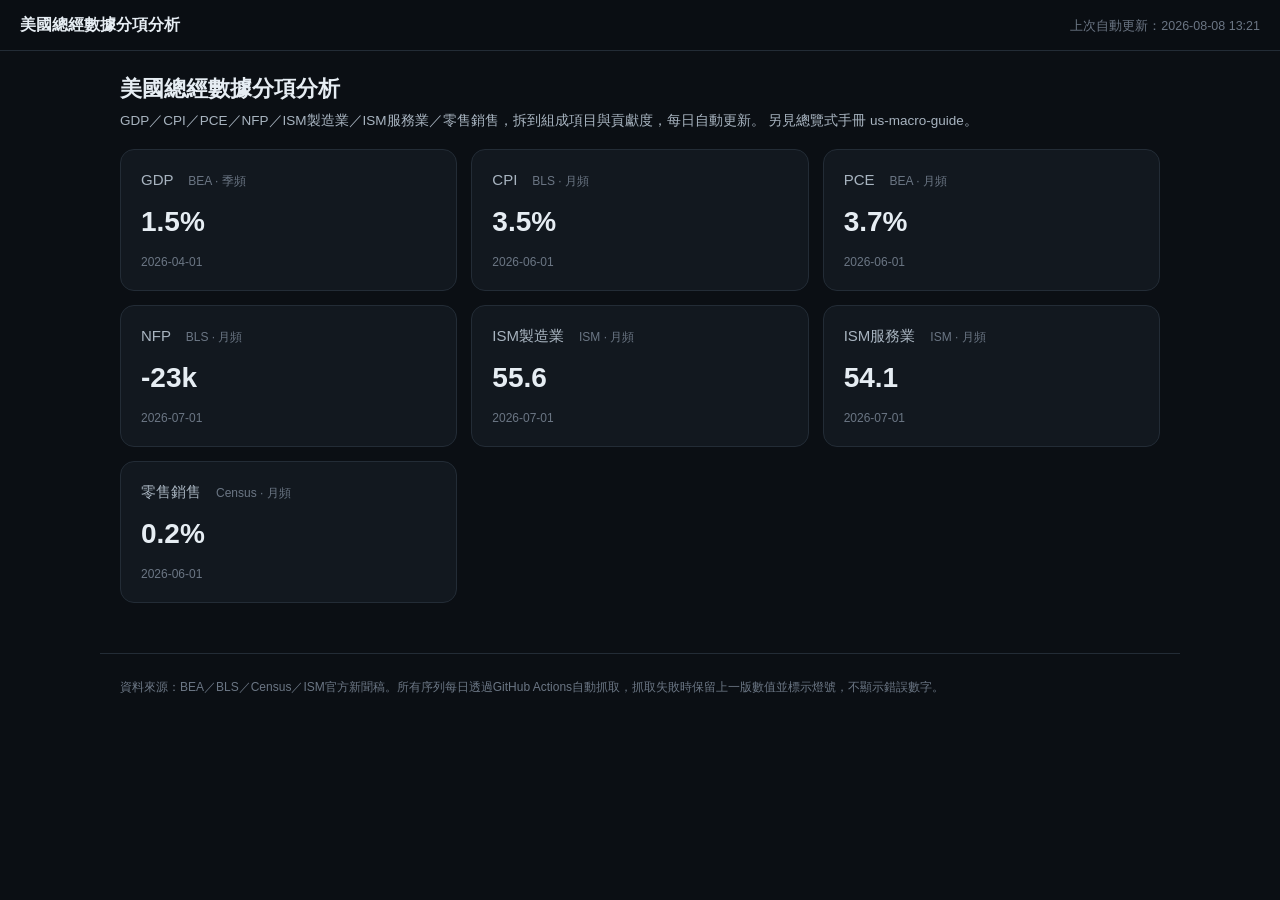
==== site/index.html @ f954ac7a "Step 5: 建立網頁（首頁+7指標分頁），瀏覽器實測通過 分頁式架構：每個指標頁面是薄殼(設定PAGE_INDICATOR後載入app.js)，渲染邏輯 集中在app.js，之後加新指標只需新增H" ====
<!doctype html>
<html lang="zh-Hant">
<head>
<meta charset="utf-8" />
<meta name="viewport" content="width=device-width, initial-scale=1" />
<meta name="robots" content="noindex" />
<title>美國總經數據分項分析</title>
<link rel="stylesheet" href="style.css" />
</head>
<body>
<div id="app"><div class="loading">載入中…</div></div>
<script>window.PAGE_INDICATOR = "";</script>
<script src="app.js"></script>
</body>
</html>
---- site/style.css ----
:root {
  --bg: #0b0f14;
  --card: #12181f;
  --card2: #182028;
  --border: #232c36;
  --text: #e6edf3;
  --text2: #a8b4c0;
  --text3: #6b7684;
  --accent: #4fa3ff;
  --green: #35c98c;
  --yellow: #e2b93b;
  --gray: #6b7684;
  --up: #ef5b5b;
  --down: #35c98c;
}

* { box-sizing: border-box; }

body {
  margin: 0;
  background: var(--bg);
  color: var(--text);
  font-family: -apple-system, "PingFang TC", "Microsoft JhengHei", "Segoe UI", sans-serif;
  font-size: 15px;
  line-height: 1.6;
}

a { color: var(--accent); text-decoration: none; }
a:hover { text-decoration: underline; }

header.top {
  position: sticky;
  top: 0;
  z-index: 10;
  background: rgba(11, 15, 20, 0.92);
  backdrop-filter: blur(6px);
  border-bottom: 1px solid var(--border);
  padding: 12px 20px;
  display: flex;
  align-items: baseline;
  justify-content: space-between;
  flex-wrap: wrap;
  gap: 8px;
}

header.top .brand { font-weight: 700; font-size: 16px; }
header.top .brand a { color: var(--text); }
header.top .meta { font-size: 12.5px; color: var(--text3); }

nav.tabs {
  display: flex;
  gap: 6px;
  flex-wrap: wrap;
  padding: 10px 20px;
  border-bottom: 1px solid var(--border);
}

nav.tabs a {
  padding: 6px 12px;
  border-radius: 999px;
  border: 1px solid var(--border);
  color: var(--text2);
  font-size: 13.5px;
  white-space: nowrap;
}

nav.tabs a.active {
  background: var(--accent);
  border-color: var(--accent);
  color: #06111f;
  font-weight: 600;
}

main { max-width: 1080px; margin: 0 auto; padding: 20px; }

.page-head { margin-bottom: 18px; }
.page-head h1 { font-size: 22px; margin: 0 0 4px; }
.page-head .sub { color: var(--text2); font-size: 13.5px; }
.page-head .sub a { color: var(--text2); }

.headline-row {
  display: grid;
  grid-template-columns: repeat(auto-fit, minmax(220px, 1fr));
  gap: 12px;
  margin-bottom: 20px;
}

.headline-tile {
  background: var(--card2);
  border: 1px solid var(--border);
  border-radius: 12px;
  padding: 16px 18px;
}

.headline-tile .name { font-size: 13px; color: var(--text2); margin-bottom: 6px; }
.headline-tile .value { font-size: 30px; font-weight: 700; }
.headline-tile .note { font-size: 12.5px; color: var(--text3); margin-top: 6px; min-height: 1.4em; }
.headline-tile .asof { font-size: 11.5px; color: var(--text3); margin-top: 4px; }

.group-title {
  font-size: 13px;
  color: var(--text3);
  text-transform: uppercase;
  letter-spacing: 0.04em;
  margin: 22px 0 8px;
  padding-bottom: 6px;
  border-bottom: 1px solid var(--border);
}

.card-grid {
  display: grid;
  grid-template-columns: repeat(auto-fill, minmax(240px, 1fr));
  gap: 10px;
}

.card {
  background: var(--card);
  border: 1px solid var(--border);
  border-radius: 10px;
  padding: 12px 14px;
  position: relative;
}

.card .row1 {
  display: flex;
  align-items: center;
  justify-content: space-between;
  gap: 8px;
}

.card .name { font-size: 13.5px; color: var(--text2); }
.card .value { font-size: 19px; font-weight: 700; }
.card .badge {
  font-size: 10.5px;
  padding: 1px 6px;
  border-radius: 999px;
  border: 1px solid var(--border);
  color: var(--text3);
  white-space: nowrap;
}
.card .badge.in { color: var(--green); border-color: var(--green); }
.card .badge.out { color: var(--text3); }

.card .note { font-size: 12px; color: var(--text3); margin-top: 6px; min-height: 1.4em; }
.card .asof { font-size: 11px; color: var(--text3); margin-top: 4px; }
.card svg.spark { display: block; margin-top: 6px; }

.dot { display: inline-block; width: 7px; height: 7px; border-radius: 50%; margin-right: 5px; }
.dot.green { background: var(--green); }
.dot.yellow { background: var(--yellow); }
.dot.gray { background: var(--gray); }

.legend { font-size: 12px; color: var(--text3); margin: 6px 0 4px; }

.index-grid {
  display: grid;
  grid-template-columns: repeat(auto-fill, minmax(260px, 1fr));
  gap: 14px;
}

.index-card {
  background: var(--card);
  border: 1px solid var(--border);
  border-radius: 14px;
  padding: 18px 20px;
  display: block;
  color: var(--text);
}

.index-card:hover { border-color: var(--accent); text-decoration: none; }
.index-card .name { font-size: 15px; color: var(--text2); margin-bottom: 8px; }
.index-card .value { font-size: 28px; font-weight: 700; }
.index-card .asof { font-size: 12px; color: var(--text3); margin-top: 8px; }

footer.site {
  max-width: 1080px;
  margin: 0 auto;
  padding: 24px 20px 40px;
  color: var(--text3);
  font-size: 12px;
  border-top: 1px solid var(--border);
  margin-top: 30px;
}

.loading { color: var(--text3); padding: 40px; text-align: center; }
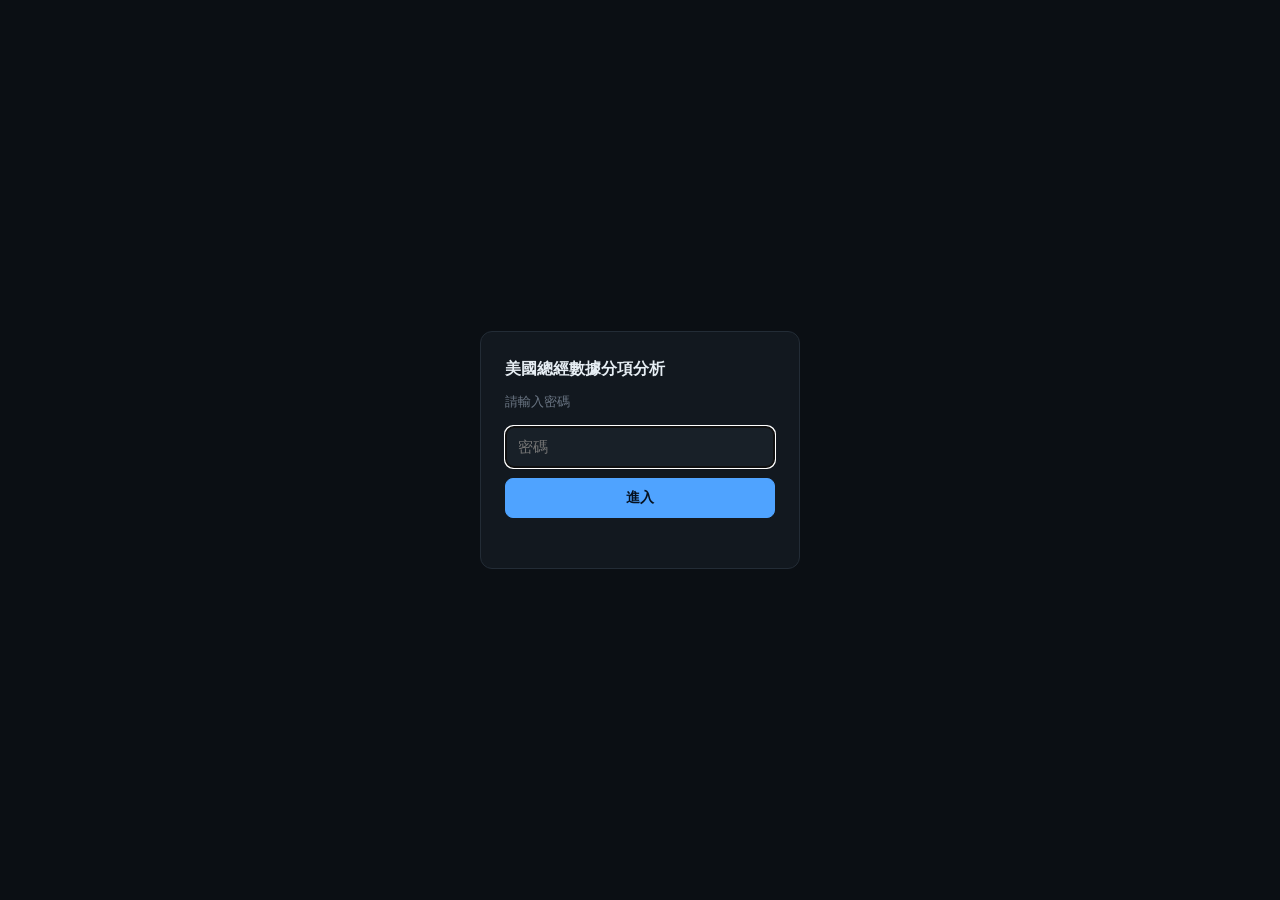
==== commit f4b18d00: "加上密碼閘門，8個分頁全數套用 比照us-macro-guide同一套前端軟鎖機制（PBKDF2-SHA256雜湊，密碼原文不進版控）： 新增 site/gate.js 與 scripts/set_p" ====
--- a/site/index.html
+++ b/site/index.html
@@ -3,13 +3,32 @@
 <head>
 <meta charset="utf-8" />
 <meta name="viewport" content="width=device-width, initial-scale=1" />
-<meta name="robots" content="noindex" />
+<meta name="robots" content="noindex, nofollow" />
 <title>美國總經數據分項分析</title>
 <link rel="stylesheet" href="style.css" />
+<style>
+  /* 密碼閘門：未解鎖前整頁不顯示（gate.js 驗證通過後移除 .locked） */
+  html.locked body > *{visibility:hidden}
+  html.locked #gate{visibility:visible}
+  #gate{position:fixed;inset:0;z-index:99;background:var(--bg);
+    display:flex;align-items:center;justify-content:center;padding:24px}
+  #gate form{width:100%;max-width:320px;background:var(--card);border:1px solid var(--border);
+    border-radius:12px;padding:24px;display:flex;flex-direction:column;gap:10px}
+  .gate-title{font-size:16px;font-weight:600}
+  .gate-sub{font-size:12.5px;color:var(--text3);margin-bottom:4px}
+  #gatepw{background:var(--card2);border:1px solid var(--border);border-radius:8px;
+    color:var(--text);padding:10px 12px;font-size:15px;min-height:42px;font-family:inherit}
+  .btn{display:inline-flex;align-items:center;justify-content:center;gap:6px;
+    padding:10px 14px;border-radius:8px;border:1px solid var(--border);
+    background:var(--card2);color:var(--text);font-size:14px;cursor:pointer;font-family:inherit}
+  .btn-primary{background:var(--accent);border-color:var(--accent);color:#06111f;font-weight:600}
+  .gate-msg{font-size:12px;color:var(--up);min-height:16px}
+</style>
+<script>document.documentElement.className='locked';</script>
 </head>
 <body>
 <div id="app"><div class="loading">載入中…</div></div>
 <script>window.PAGE_INDICATOR = "";</script>
-<script src="app.js"></script>
+<script src="gate.js"></script>
 </body>
 </html>
--- a/site/style.css
+++ b/site/style.css
@@ -12,6 +12,15 @@
   --gray: #6b7684;
   --up: #ef5b5b;
   --down: #35c98c;
+  --s1: #3987e5;
+  --s2: #d95926;
+  --s3: #199e70;
+  --s4: #c98500;
+  --s5: #d55181;
+  --s6: #008300;
+  --s7: #9085e9;
+  --other: #545b64;
+  --gridline: #232c36;
 }
 
 * { box-sizing: border-box; }
@@ -183,3 +192,73 @@
 }
 
 .loading { color: var(--text3); padding: 40px; text-align: center; }
+
+/* 走勢比較圖（堆疊長條＋headline折線） */
+.trend-chart-wrap {
+  background: var(--card);
+  border: 1px solid var(--border);
+  border-radius: 12px;
+  padding: 16px 18px 10px;
+  margin-bottom: 22px;
+}
+.trend-chart-head {
+  display: flex;
+  justify-content: space-between;
+  align-items: baseline;
+  flex-wrap: wrap;
+  gap: 6px;
+  margin-bottom: 10px;
+}
+.trend-chart-head .title { font-size: 13.5px; color: var(--text2); font-weight: 600; }
+.trend-chart-head .hint { font-size: 11.5px; color: var(--text3); }
+.trend-legend { display: flex; gap: 14px; flex-wrap: wrap; font-size: 12px; color: var(--text2); margin-bottom: 6px; }
+.trend-legend .item { display: inline-flex; align-items: center; gap: 5px; }
+.trend-legend .swatch { display: inline-block; width: 10px; height: 10px; border-radius: 2px; }
+.trend-legend .line-swatch { display: inline-block; width: 14px; height: 2px; background: var(--text); }
+.trend-chart-svg { display: block; width: 100%; height: auto; }
+.trend-chart-svg .hit-col { fill: transparent; cursor: crosshair; }
+.trend-chart-svg .hit-col:hover { fill: rgba(255,255,255,0.04); }
+.trend-chart-svg .axis-label { fill: var(--text3); font-size: 10.5px; }
+.trend-chart-svg .axis-year { fill: var(--text2); font-weight: 600; }
+.trend-chart-svg .end-label { fill: var(--text); font-size: 12px; font-weight: 700; font-variant-numeric: tabular-nums; }
+.trend-chart-svg .baseline { stroke: var(--text3); stroke-width: 1; }
+.trend-chart-svg .gridline { stroke: var(--gridline); stroke-width: 1; }
+
+.chart-tooltip {
+  position: fixed;
+  pointer-events: none;
+  background: var(--card2);
+  border: 1px solid var(--border);
+  border-radius: 8px;
+  padding: 8px 10px;
+  font-size: 12px;
+  color: var(--text2);
+  box-shadow: 0 6px 20px rgba(0,0,0,0.4);
+  z-index: 50;
+  display: none;
+  white-space: nowrap;
+}
+.chart-tooltip .t-title { color: var(--text); font-weight: 700; margin-bottom: 5px; }
+.chart-tooltip .t-row { display: flex; align-items: center; justify-content: space-between; gap: 14px; margin: 2px 0; }
+.chart-tooltip .t-row .k { display: flex; align-items: center; gap: 5px; color: var(--text2); }
+.chart-tooltip .t-row .k .sw { width: 8px; height: 8px; border-radius: 2px; flex-shrink: 0; }
+.chart-tooltip .t-row .v { font-weight: 600; color: var(--text); font-variant-numeric: tabular-nums; }
+.chart-tooltip .t-row.total { border-top: 1px solid var(--border); margin-top: 4px; padding-top: 4px; }
+
+/* 當期比較直條圖 */
+.bar-compare {
+  margin: 4px 0 18px;
+  background: var(--card);
+  border: 1px solid var(--border);
+  border-radius: 12px;
+  padding: 14px 18px 12px;
+}
+.bar-compare .title { font-size: 13px; color: var(--text2); font-weight: 600; margin-bottom: 10px; }
+.bar-compare-row { display: flex; align-items: center; gap: 10px; margin: 8px 0; }
+.bar-compare-row .label { width: 128px; flex-shrink: 0; font-size: 12px; color: var(--text2); display: flex; align-items: center; gap: 6px; }
+.bar-compare-row .label .sw { width: 9px; height: 9px; border-radius: 2px; flex-shrink: 0; }
+.bar-compare-row .track { flex: 1; position: relative; height: 20px; }
+.bar-compare-row .track .zero { position: absolute; top: 0; bottom: 0; width: 1px; background: var(--text3); }
+.bar-compare-row .track .bar { position: absolute; top: 2px; height: 16px; border-radius: 4px; }
+.bar-compare-row .value { width: 60px; flex-shrink: 0; text-align: right; font-size: 13px; font-weight: 700; font-variant-numeric: tabular-nums; }
+.chart-footnote { font-size: 11px; color: var(--text3); margin-top: 8px; }
